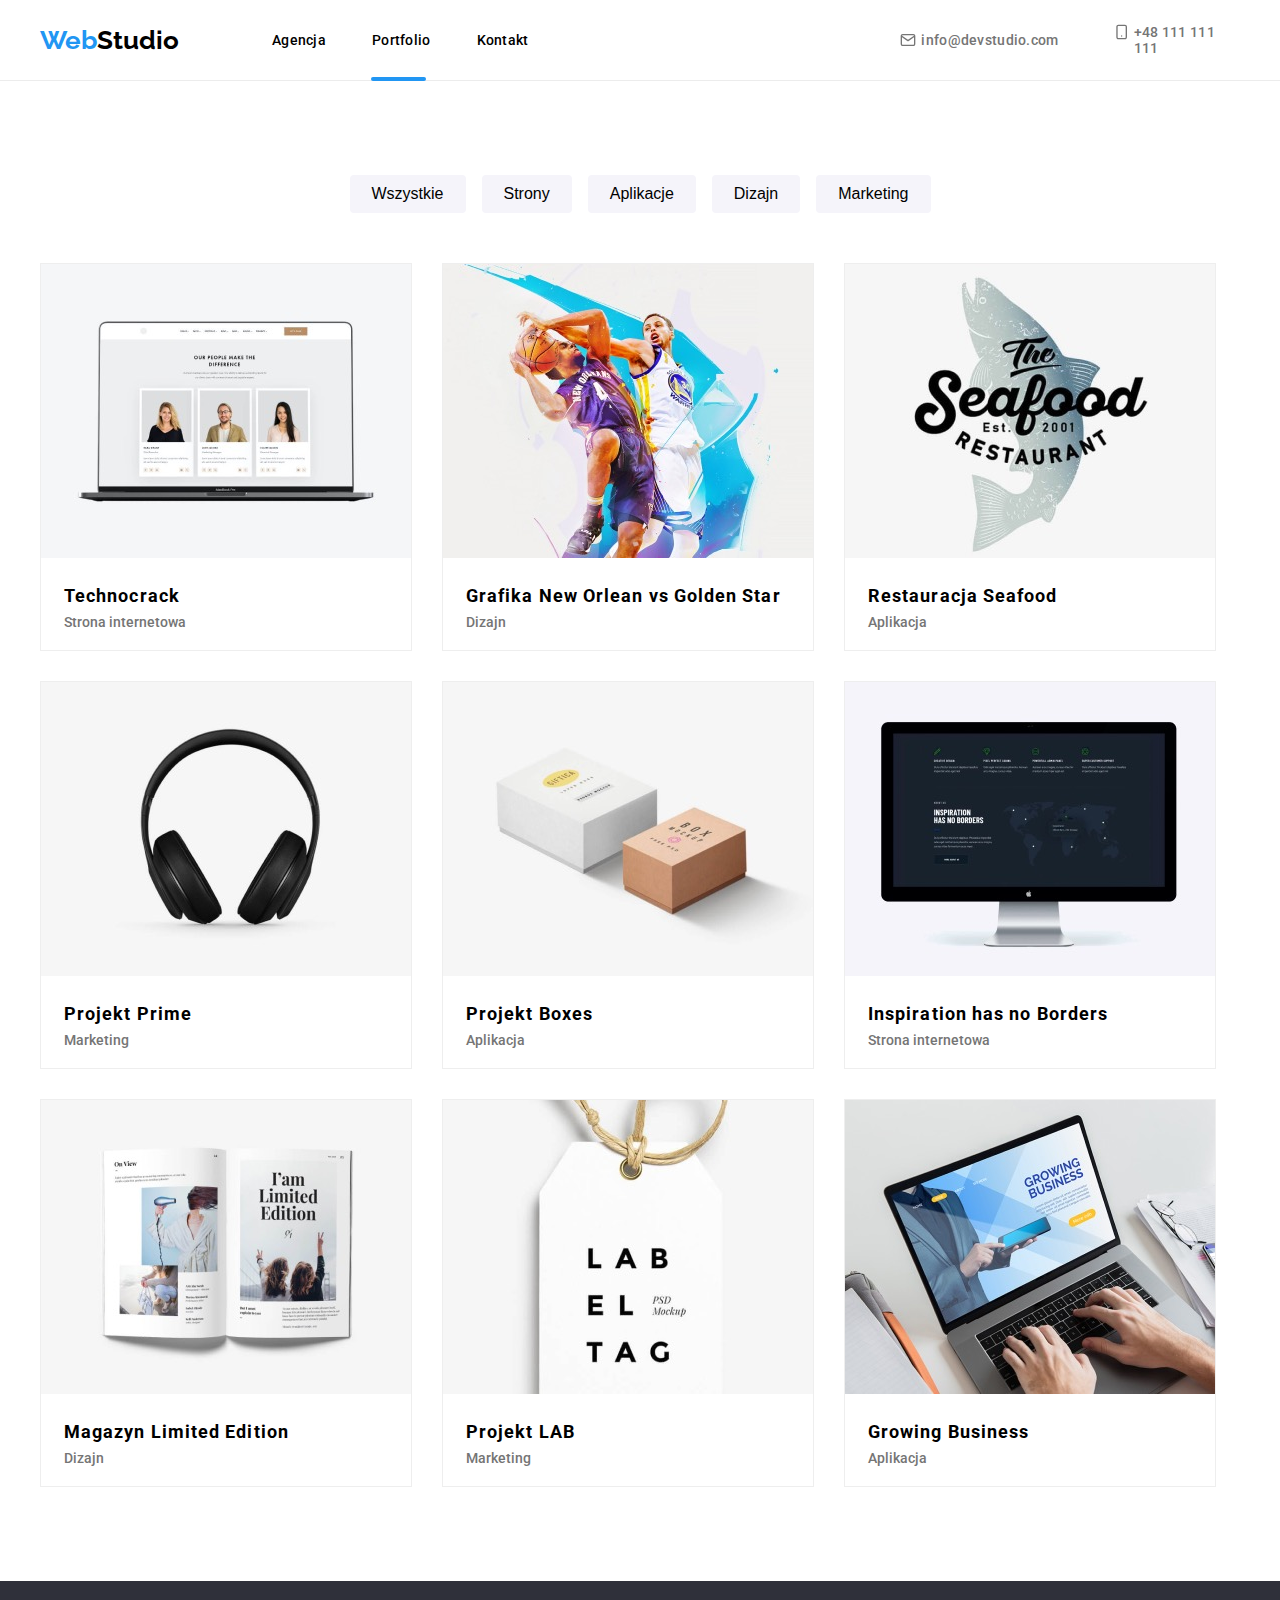
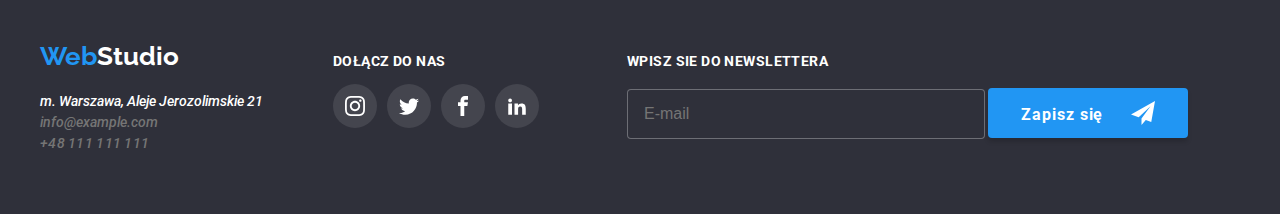
==== portfolio.html @ 14d35a89 "New repo" ====
<!DOCTYPE html>
<html lang="en">
  <head>
    <meta charset="UTF-8" />
    <meta http-equiv="X-UA-Compatible" content="IE=edge" />
    <meta name="viewport" content="width=device-width, initial-scale=1.0" />
    <link rel="stylesheet" href="style/main.css" />
    <link rel="preconnect" href="https://fonts.googleapis.com" />
    <link rel="preconnect" href="https://fonts.gstatic.com" crossorigin />
    <link
      href="https://fonts.googleapis.com/css2?family=Raleway:wght@700&family=Roboto:wght@400;500;700;900&display=swap"
      rel="stylesheet"
    />
    <title>Portfolio</title>
  </head>
  <body>
    <header class="header">
      <div class="container">
        <div class="first_div">
          <a class="logo" href="./index.html"
            ><span class="logo__first-color">Web</span>Studio</a
          >
          <nav class="menu">
            <ul class="navigation">
              <li class="navigation__item ">
                <a class="navigation__name" href="./index.html">Agencja</a>
              </li>
              <li class="navigation__item navigation__item-portfolio">
                <a class="navigation__name" href="./portfolio.html">Portfolio</a>
              </li>
              <li class="navigation__item">
                <a class="navigation__name" href="./Kontakt">Kontakt</a>
              </li>
            </ul>
          </nav>
          <ul class="second-navigation">
            <li class="second-navigation__item
            second-navigation__item-mail">
              <a class="second-navigation__name" href="mailto:info@devstudio.com"
                ><svg class="second-navigation__icon">
                  <use href="./images/icons.svg#icon-mail"></use>
                </svg>
                info@devstudio.com</a
              >
            </li>
            <li class="second-navigation__item">
              <a class="second-navigation__name
              second-navigation__name-tel" href="tel:+48111111111"
                ><svg class="second-navigation__icon">
                  <use href="./images/icons.svg#icon-telephone"></use>
                </svg>
                +48 111 111 111</a
              >
            </li>
          </ul>
        </div>
      </div>
    </header>
    <main class="contents">
      <nav class="buttons">
        <div class="buttons__container">
          <ul class="buttons__list">
            <li class="buttons__all">
              <button class="button" type="button">Wszystkie</button>
            </li>
            <li class="buttons__pages">
              <button class="button" type="button">Strony</button>
            </li>
            <li class="buttons__aplications">
              <button class="button" type="button">Aplikacje</button>
            </li>
            <li class="buttons__design">
              <button class="button" type="button">Dizajn</button>
            </li>
            <li class="buttons__marketing">
              <button class="button" type="button">Marketing</button>
            </li>
          </ul>
        </div>
      </nav>
      <div class="portfolio container">
        <ul class="portfolio__list">
          <li>
            <figure class="portfolio__box">
              <div class="portfolio__parent">
                <div class="portfolio__bg">
                  <p>Technocrack jest popularną platformą wykorzystywaną do rozpowszechniania koronawirusa. Firmy wykorzystują tę platformę do celów szpiegowskich i ataków na niezabezpieczone serwery konkurencji</p>
                </div>
                <img src="./images/image10.jpg" alt="laptop" /> 
              </div>
              <figcaption class="portfolio__caption">
                <p class="portfolio__designation">Technocrack</p>
                <p class="section">Strona internetowa</p>
              </figcaption>
            </figure>
          </li>
          <li>
            <figure class="portfolio__box">
              <div class="portfolio__parent">
                <div class="portfolio__bg">
                  <p>Technocrack jest popularną platformą wykorzystywaną do rozpowszechniania koronawirusa. Firmy wykorzystują tę platformę do celów szpiegowskich i ataków na niezabezpieczone serwery konkurencji</p>
                </div>
              <img src="./images/image11.jpg" alt="basketball match" />
              
              </div>
              <figcaption class="portfolio__caption">
                <p class="portfolio__designation">Grafika New Orlean vs Golden Star</p>
                <p class="section">Dizajn</p>
              </figcaption>
            </figure>
          </li>
          <li>
            <figure class="portfolio__box">
              <div class="portfolio__parent">
                <div class="portfolio__bg">
                  <p>Technocrack jest popularną platformą wykorzystywaną do rozpowszechniania koronawirusa. Firmy wykorzystują tę platformę do celów szpiegowskich i ataków na niezabezpieczone serwery konkurencji</p>
                </div>
                <img src="./images/image12.jpg" alt="logo restaurant" />
              
              </div>
              <figcaption class="portfolio__caption">
                <p class="portfolio__designation">Restauracja Seafood</p>
                <p class="section">Aplikacja</p>
              </figcaption>
            </figure>
          </li>
          <li>
            <figure class="portfolio__box">
              <div class="portfolio__parent">
                <div class="portfolio__bg">
                  <p>Technocrack jest popularną platformą wykorzystywaną do rozpowszechniania koronawirusa. Firmy wykorzystują tę platformę do celów szpiegowskich i ataków na niezabezpieczone serwery konkurencji</p>
                </div>
                <img src="./images/image13.jpg" alt="headphones" />
              
              </div>
              <figcaption class="portfolio__caption">
                <p class="portfolio__designation">Projekt Prime</p>
                <p class="section">Marketing</p>
              </figcaption>
            </figure>
          </li>
          <li>
            <figure class="portfolio__box">
              <div class="portfolio__parent">
                <div class="portfolio__bg">
                  <p>Technocrack jest popularną platformą wykorzystywaną do rozpowszechniania koronawirusa. Firmy wykorzystują tę platformę do celów szpiegowskich i ataków na niezabezpieczone serwery konkurencji</p>
                </div>
                <img src="./images/image14.jpg" alt="boxes" />
             
              </div>
              <figcaption class="portfolio__caption">
                <p class="portfolio__designation">Projekt Boxes</p>
                <p class="section">Aplikacja</p>
              </figcaption>
            </figure>
          </li>
          <li>
            <figure class="portfolio__box">
              <div class="portfolio__parent">
                <div class="portfolio__bg">
                  <p>Technocrack jest popularną platformą wykorzystywaną do rozpowszechniania koronawirusa. Firmy wykorzystują tę platformę do celów szpiegowskich i ataków na niezabezpieczone serwery konkurencji</p>
                </div>
                <img src="./images/image15.jpg" alt="screen" />
              
              </div>
              <figcaption class="portfolio__caption">
                <p class="portfolio__designation">Inspiration has no Borders</p>
                <p class="section">Strona internetowa</p>
              </figcaption>
            </figure>
          </li>
          <li>
            <figure class="portfolio__box">
              <div class="portfolio__parent">
                <div class="portfolio__bg">
                  <p>Technocrack jest popularną platformą wykorzystywaną do rozpowszechniania koronawirusa. Firmy wykorzystują tę platformę do celów szpiegowskich i ataków na niezabezpieczone serwery konkurencji</p>
                </div>
               <img src="./images/image16.jpg" alt="book" />
             
              </div>
              <figcaption class="portfolio__caption">
                <p class="portfolio__designation">Magazyn Limited Edition</p>
                <p class="section">Dizajn</p>
              </figcaption>
            </figure>
          </li>
          <li>
            <figure class="portfolio__box">
              <div class="portfolio__parent">
                <div class="portfolio__bg">
                  <p>Technocrack jest popularną platformą wykorzystywaną do rozpowszechniania koronawirusa. Firmy wykorzystują tę platformę do celów szpiegowskich i ataków na niezabezpieczone serwery konkurencji</p>
                </div>
                <img src="./images/image17.jpg" alt="labeltag" />
              
              </div>
              <figcaption class="portfolio__caption">
                <p class="portfolio__designation">Projekt LAB</p>
                <p class="section">Marketing</p>
              </figcaption>
            </figure>
          </li>
          <li>
            <figure class="portfolio__box">
              <div class="portfolio__parent">
                <div class="portfolio__bg">
                  <p>Technocrack jest popularną platformą wykorzystywaną do rozpowszechniania koronawirusa. Firmy wykorzystują tę platformę do celów szpiegowskich i ataków na niezabezpieczone serwery konkurencji</p>
                </div>
                <img src="./images/image18.jpg" alt="writter" />
              
              </div>
              <figcaption class="portfolio__caption">
                <p class="portfolio__designation">Growing Business</p>
                <p class="section">Aplikacja</p>
              </figcaption>
            </figure>
          </li>
        </ul>
      </div>
    </main>
    <footer class="footer">
      <div class="container">
        <div class="footer__wrap">
          <div class="footer_container">
            <a class="footer__logo" href="/"
              ><span class="footer__color">Web</span>Studio</a
            >
            <address class="address">
              <p class="address__street">m. Warszawa, Aleje Jerozolimskie 21</p>
              <a class="address__mail" href="mailto:info@example.com"
                >info@example.com</a
              >
              <br />
              <a class="address__telephone" href="tel:+48111111111"> +48 111 111 111</a>
            </address>
          </div>
          <div class="join">
            <h4 class="join__header">DOŁĄCZ DO NAS</h4>
            <ul class="join__icon">
              <li>
                <div class="join__media">
                  <svg class="join__svg">
                    <use href="./images/icons.svg#icon-instagram"></use>
                  </svg>
                </div>
              </li>
              <li>
                <div class="join__media">
                  <svg class="join__svg">
                    <use href="./images/icons.svg#icon-twitter"></use>
                  </svg>
                </div>
              </li>
              <li>
                <div class="join__media">
                  <svg class="join__svg">
                    <use href="./images/icons.svg#icon-facebook"></use>
                  </svg>
                </div>
              </li>
              <li>
                <div class="join__media">
                  <svg class="join__svg">
                    <use href="./images/icons.svg#icon-linkedin"></use>
                  </svg>
                </div>
              </li>
            </ul>
          </div>
          <div class="newsletter">
            <h4 class="newsletter__header">WPISZ SIE DO NEWSLETTERA</h4>
            <ul class="newsletter__list">
              <li>
                <label class="newsletter__label">
                  <input
                    class="newsletter__email"
                    type="email"
                    name="mail"
                    placeholder="E-mail"
                  />
                </label>
                <li>
                  <button type="submit" class="newsletter__button">
                
                    <svg class="newsletter__svg">
                      <use
                        class="newsletter__send"
                        href="./images/icons.svg#icon-send"
                      ></use>
                    </svg>
                  </button>
                </li>
              </li>
            </ul>
          </div>
        </div>
      </div>
    </footer>
  </body>
</html>
---- style/main.css ----
@charset "UTF-8";
* {
  list-style: none;
  text-decoration: none;
  box-sizing: border-box;
  margin: 0;
  padding: 0;
}

.header {
  border-bottom: 1px solid #ececec;
}

.first_div {
  display: flex;
  align-items: center;
  height: 80px;
}

.logo {
  text-decoration: none;
  font-size: 26px;
  font-weight: 700;
  font-family: "raleway";
  color: black;
}
.logo__first-color {
  color: #2196f3;
}

.menu {
  margin-left: 93px;
}

.navigation {
  display: flex;
  list-style: none;
}
.navigation__item {
  display: flex;
  justify-content: center;
  align-items: center;
}
.navigation__item-main::after {
  content: "";
  width: 54px;
  height: 4px;
  border-radius: 2px;
  background: #2196f3;
  position: absolute;
  top: 77px;
  left: 231px;
}
.navigation__item-portfolio::after {
  content: "";
  width: 55px;
  height: 4px;
  border-radius: 2px;
  background: #2196f3;
  position: absolute;
  top: 77px;
  left: 331px;
}
.navigation__name {
  font-size: 14px;
  letter-spacing: 0.02em;
  text-decoration: none;
  color: #000;
  background-color: #fff;
  margin-right: 46px;
}

.second-navigation {
  justify-content: flex-end;
  display: flex;
  padding: 0;
  text-decoration: none;
  color: #000;
  background-color: #fff;
}
.second-navigation__item {
  display: flex;
  justify-content: center;
  align-items: center;
}
.second-navigation__item-mail {
  margin-left: 321px;
}
.second-navigation__name {
  color: #757575;
  letter-spacing: 0.02em;
  margin-right: 50px;
  display: flex;
}
.second-navigation .second-navigation__name-tel {
  margin-right: 0;
}
.second-navigation__icon {
  width: 26px;
  height: 16px;
  fill: #757575;
  margin: 0%;
}

.second-navigation__name:hover > svg {
  color: #2196f3;
  fill: #2196f3;
}

.first_div a:hover {
  color: #2196f3;
}

.service {
  background: linear-gradient(to right, rgba(47, 48, 58, 0.4) 100%, rgba(47, 48, 58, 0.4) 100%), url(../images/meeting.jpg);
}
.service__box {
  top: 80px;
  display: block;
  text-align: center;
  justify-content: center;
  padding-top: 200px;
  padding-bottom: 200px;
}
.service__description {
  width: 696px;
  margin: 0 auto;
  color: white;
  font-weight: 900;
  font-size: 44px;
  letter-spacing: 6px;
}
.service__button {
  box-shadow: 0px 4px 4px 0px rgba(0, 0, 0, 0.15);
  background: #2196f3;
  cursor: pointer;
  border-radius: 4px;
  border-style: none;
  margin-top: 30px;
  width: 200px;
  height: 50px;
  font-family: Roboto;
  font-size: 16px;
  font-weight: 700;
  line-height: 30px;
  letter-spacing: 0.06em;
  text-align: center;
  color: white;
}

.solutions__list {
  display: flex;
  justify-content: center;
}
.solutions__header {
  font-size: 14px;
  font-weight: 700;
  line-height: 16.41px;
  letter-spacing: 3%;
  margin-bottom: 10px;
}
.solutions__description {
  font-weight: 400;
  line-height: 24px;
  letter-spacing: 3%;
  text-align: left;
  color: #757575;
}
.solutions__box {
  margin: 94px 15px;
  max-width: 270px;
  padding: 0, 15px;
}
.solutions__icon {
  width: 270px;
  height: 120px;
  padding: 25px 100px;
  border-radius: 4px;
  background: #f5f4fa;
  margin-bottom: 30px;
}

.how__header {
  font-family: "Roboto";
  font-size: 36px;
  font-weight: 700;
  line-height: 42px;
  letter-spacing: 0.03em;
  justify-content: center;
  text-align: center;
  padding: 94px 0 50px 0;
}
.how__list {
  display: flex;
  justify-content: center;
  padding: 0;
  margin: 0;
}
.how__item {
  width: 370px;
  height: 294px;
  justify-content: center;
  margin: 0 15px;
  margin-bottom: 94px;
  position: relative;
}
.how__bg {
  position: absolute;
  top: 224px;
  width: 370px;
  padding: 27px 0;
  text-align: center;
  font-weight: 700;
  letter-spacing: 0.03em;
  color: white;
  background: rgba(47, 48, 58, 0.8);
}

.team {
  background-color: #f5f4fa;
}
.team__header {
  font-family: "Roboto";
  font-size: 36px;
  font-weight: 700;
  line-height: 42px;
  letter-spacing: 0.03em;
  justify-content: center;
  text-align: center;
  padding: 94px 0 50px 0;
}
.team__list {
  display: flex;
  justify-content: center;
}
.team__box {
  margin: 0 15px;
}
.team__image {
  background-color: white;
  border-radius: 4px;
  box-shadow: 0px 2px 1px 0px rgba(0, 0, 0, 0.2), 0px 1px 1px 0px rgba(0, 0, 0, 0.14), 0px 1px 3px 0px rgba(0, 0, 0, 0.12);
  width: 270px;
  height: 428px;
  margin-bottom: 94px;
}

.box {
  margin-top: 30px;
  margin-bottom: 30px;
}
.box__name {
  font-family: "Roboto";
  font-size: 16px;
  font-weight: 500;
  line-height: 19px;
  letter-spacing: 0.03em;
  text-align: center;
  margin-bottom: 10px;
}
.box__description {
  font-family: "Roboto";
  font-size: 16px;
  font-weight: 400;
  line-height: 19px;
  letter-spacing: 0.03em;
  text-align: center;
  color: #757575;
}
.box__icon {
  display: flex;
  justify-content: center;
  list-style: none;
  margin-top: 16px;
}
.box__list {
  margin: 16px 5px 30px 5px;
}
.box__svg {
  width: 44px;
  height: 44px;
  padding: 12px;
  fill: #afb1b8;
}
.box__link {
  width: 44px;
  height: 44px;
  background-color: rgba(255, 255, 255, 0.1019607843);
  border-radius: 50%;
  margin-right: 10px;
}

.clients__header {
  font-family: "Roboto";
  font-size: 36px;
  font-weight: 700;
  line-height: 42px;
  letter-spacing: 0.03em;
  justify-content: center;
  text-align: center;
  padding: 94px 0 50px 0;
}
.clients__list {
  list-style: none;
  display: flex;
  justify-content: center;
}
.clients__image {
  margin: 0 15px 94px 15px;
}
.clients__svg {
  width: 170px;
  height: 92px;
  border: 1px solid #afb1b8;
  border-radius: 4px;
  padding: 16px 32px;
  fill: #afb1b8;
}
.clients__svg:hover {
  color: #2196f3;
  fill: #2196f3;
  border: 1px solid #2196f3;
  cursor: pointer;
  transition-duration: 250ms;
  transition-timing-function: cubic-bezier(0.4, 0, 0.2, 1);
}

.footer {
  background-color: #2f303a;
  padding: 60px 0;
  display: flex;
  justify-content: center;
}
.footer__container {
  display: flex;
}
.footer__logo {
  text-decoration: none;
  font-size: 26px;
  font-weight: 700;
  font-family: "raleway";
  color: black;
  color: white;
}
.footer__color {
  color: #2196f3;
}
.footer__wrap {
  display: flex;
}

.address {
  margin-top: 20px;
  line-height: 1.5;
}
.address__street {
  color: #fff;
}
.address__mail {
  color: #757575;
}
.address__telephone {
  color: #757575;
  letter-spacing: 0.02em;
  display: flex;
}

.join {
  margin-left: 70px;
  color: #fff;
}
.join__header {
  font-size: 14px;
  font-weight: 700;
  line-height: 16px;
  letter-spacing: 0.03em;
  text-align: left;
  color: #fff;
  margin-top: 12px;
}
.join__icon {
  display: flex;
  list-style: none;
  margin-top: 15px;
}
.join__svg {
  width: 44px;
  height: 44px;
  padding-top: 12px;
  padding-bottom: 12px;
}
.join__media {
  width: 44px;
  height: 44px;
  background-color: rgba(255, 255, 255, 0.1019607843);
  border-radius: 50%;
  margin-right: 10px;
  fill: white;
}
.join__media:hover {
  background-color: #2196f3;
  border-radius: 50%;
  cursor: pointer;
  transition-duration: 250ms;
  transition-timing-function: cubic-bezier(0.4, 0, 0.2, 1);
}

.newsletter {
  margin-left: 78px;
  margin-right: 12px;
}
.newsletter__header {
  font-family: "Roboto";
  font-size: 14px;
  font-weight: 700;
  line-height: 16px;
  letter-spacing: 0.03em;
  text-align: left;
  color: #fff;
  position: relative;
  top: 12px;
}
.newsletter__list {
  display: inline-block;
}
.newsletter__list li {
  display: inline;
  position: relative;
  top: 30px;
}
.newsletter__email {
  height: 50px;
  width: 358px;
  background-color: #2f303a;
  border: 1px solid rgba(255, 255, 255, 0.3);
  padding-left: 16px;
  border-radius: 4px;
  font-size: medium;
  position: relative;
  top: -1px;
  outline: none;
  color: var(--inative);
}
.newsletter__button {
  height: 50px;
  width: 200px;
  background-color: #2196f3;
  border-style: none;
  border-radius: 4px;
  box-shadow: 0px 4px 4px 0px rgba(0, 0, 0, 0.1490196078);
  margin-top: 1px;
}
.newsletter__button:before {
  content: "Zapisz się";
  height: 30px;
  display: inline-block;
  position: relative;
  font-size: 16px;
  font-family: Roboto;
  font-weight: 700;
  line-height: 30px;
  letter-spacing: 0.06em;
  text-align: center;
  color: white;
}
.newsletter__svg {
  height: 24px;
  width: 24px;
  top: 5px;
  position: relative;
  margin-left: 24px;
}

.backdrop {
  position: fixed;
  top: 0;
  left: 0;
  width: 100%;
  height: 100%;
  background-color: rgba(0, 0, 0, 0.9);
}

.is-hidden {
  opacity: 0;
  visibility: hidden;
  pointer-events: none;
}

.modal {
  width: 528px;
  height: 581px;
  background: white;
  position: absolute;
  top: 50%;
  left: 50%;
  transform: translate(-50%, -50%);
  border: solid 1px grey;
  border-radius: 4px;
  padding: 40px;
}
.modal__button {
  position: absolute;
  top: 8px;
  right: 8px;
  height: 30px;
  width: 30px;
  border: rgba(0, 0, 0, 0.1019607843) solid 1px;
  border-radius: 50%;
  padding: 6px;
  cursor: pointer;
  background: white;
}
.modal__x {
  position: relative;
  width: 16px;
  height: 16px;
  fill: #000;
  margin: 0%;
}
.modal__header {
  font-family: Roboto;
  font-size: 20px;
  font-weight: 700;
  line-height: 23px;
  letter-spacing: 0.03em;
  text-align: center;
}

.form {
  padding-top: 12px;
  position: relative;
  text-align: center;
  justify-content: center;
}
.form__name {
  font-family: Roboto;
  font-size: 12px;
  font-weight: 400;
  line-height: 14px;
  letter-spacing: 0.01em;
  text-align: left;
  color: #757575;
}
.form__box {
  z-index: 1;
}
.form__box:hover > .form__svg {
  fill: #2196f3;
  transition-duration: 250ms;
  transition-timing-function: cubic-bezier(0.4, 0, 0.2, 1);
}
.form__svg {
  position: absolute;
  top: 40px;
  left: 11px;
  height: 20px;
  width: 20px;
  z-index: 2;
}
.form__svg-mail {
  top: 176px;
  margin: auto;
  height: 18px;
  width: 18px;
  left: 12px;
}
.form__svg-telephone {
  top: 110px;
  left: 13px;
  height: 16px;
  width: 16px;
}
.form__label {
  position: relative;
  margin-bottom: 10px;
  margin-top: 4px;
  border-radius: 4px;
  position: relative;
  width: 448px;
  height: 40px;
  font-size: large;
  padding-left: 42px;
  display: flex;
  border: 1px solid rgba(33, 33, 33, 0.2);
}
.form__label:not(:placeholder-shown):valid {
  border-color: rgba(33, 33, 33, 0.2);
}
.form__label:not(:placeholder-shown):invalid {
  border-color: red;
}
.form__label:focus {
  border: #2196f3 1px solid;
  padding-left: 20px;
  outline: none;
  padding-left: 42px;
  transition-duration: 250ms;
  transition-timing-function: cubic-bezier(0.4, 0, 0.2, 1);
}
.form__label-commentary:focus {
  border: #2196f3 1px solid;
  transition-duration: 250ms;
  outline: none;
  transition-timing-function: cubic-bezier(0.4, 0, 0.2, 1);
}
.form__label-commentary {
  margin-top: 4px;
  padding: 12px 16px;
  outline: none;
  position: relative;
  width: 448px;
  height: 120px;
  border-color: rgba(33, 33, 33, 0.2);
}
.form__checkbox-modal {
  display: flex;
  margin-top: 20px;
  margin-bottom: 30px;
  justify-content: center;
}
.form__checkbox-label {
  margin-right: 7px;
  border: 1px solid black;
  height: 14px;
  width: 15px;
  border-radius: 2px;
  appearance: none;
  margin-top: 5px;
}
.form__checkbox-label:checked + .form__checkbox-svg {
  z-index: 1;
  visibility: visible;
  height: 16px;
  width: 15px;
}
.form__checkbox-svg {
  visibility: hidden;
  margin-top: 4px;
  margin-right: 1px;
  height: 20px;
  width: 20px;
  z-index: 2;
  position: absolute;
  left: 15px;
}
.form__checkbox-label:checked {
  border: none;
  height: 16px;
  width: 16px;
  z-index: 2;
}
.form__checkbox-statement {
  font-family: Roboto;
  font-size: 14px;
  font-weight: 400;
  line-height: 24px;
  letter-spacing: 0.03em;
  text-align: left;
  color: #757575;
}
.form a {
  color: #2196f3;
  text-decoration-line: underline;
}
.form__submit {
  width: 200px;
  height: 50px;
  margin: 0 124px;
  background-color: #2196f3;
  color: white;
  box-shadow: 0px 4px 4px rgba(0, 0, 0, 0.15);
  border-radius: 4px;
  border: none;
  font-family: Roboto;
  font-size: 16px;
  font-weight: 700;
  line-height: 30px;
  letter-spacing: 0.06em;
  text-align: center;
}
.form__submit:hover {
  cursor: pointer;
}

.buttons__list {
  display: flex;
  justify-content: center;
  margin-top: 94px;
  margin-bottom: 50px;
}

.button {
  font-size: 16px;
  background-color: #f5f4fa;
  border-radius: 4px;
  border-style: none;
  font-weight: 500;
  height: 38px;
  text-align: center;
  padding: 6px 22px;
  margin: 0 8px;
}
.button:hover, .button:focus {
  background-color: #2196f3;
  color: white;
  cursor: pointer;
  transition-duration: 250ms;
  transition-timing-function: cubic-bezier(0.4, 0, 0.2, 1);
}

.portfolio__list {
  display: flex;
  gap: 30px;
  flex-wrap: wrap;
  margin-bottom: 94px;
}
.portfolio li:hover {
  box-shadow: 1px 4px 6px 0px rgba(0, 0, 0, 0.1607843137), 0px 4px 4px 0px rgba(0, 0, 0, 0.0588235294), 0px 1px 1px 0px rgba(0, 0, 0, 0.1215686275);
  cursor: pointer;
  transition-duration: 250ms;
  transition-timing-function: cubic-bezier(0.4, 0, 0.2, 1);
  list-style: none;
  text-decoration: none;
  color: black;
}
.portfolio__box {
  width: 372px;
  border: 1px solid #eeeeee;
  position: relative;
}
.portfolio__parent {
  position: relative;
  overflow: hidden;
  height: 294px;
}
.portfolio__bg {
  position: absolute;
  width: 372px;
  height: 294px;
  background: rgba(33, 150, 243, 0.9);
  transform: translateY(101%);
  transition: transform 500ms ease;
}
.portfolio__parent:hover .portfolio__bg {
  transform: translateY(0);
}
.portfolio__bg p {
  padding: 40px;
  font-family: Roboto;
  font-size: 18px;
  font-weight: 400;
  line-height: 28px;
  letter-spacing: 0.03em;
  text-align: left;
  color: white;
}
.portfolio__caption {
  padding: 20px 23px;
}
.portfolio__designation {
  font-family: "Roboto";
  font-size: 18px;
  font-weight: 700;
  line-height: 36px;
  letter-spacing: 0.06em;
  text-align: left;
  font-style: normal;
}

.section {
  color: #757575;
}

body {
  margin: 0;
  padding: 0;
  font-family: "Roboto", sans-serif;
  font-weight: 500;
  font-size: 14px;
  box-sizing: border-box;
}

.container {
  width: 1200px;
  margin: 0 auto;
  position: relative;
}/*# sourceMappingURL=main.css.map */
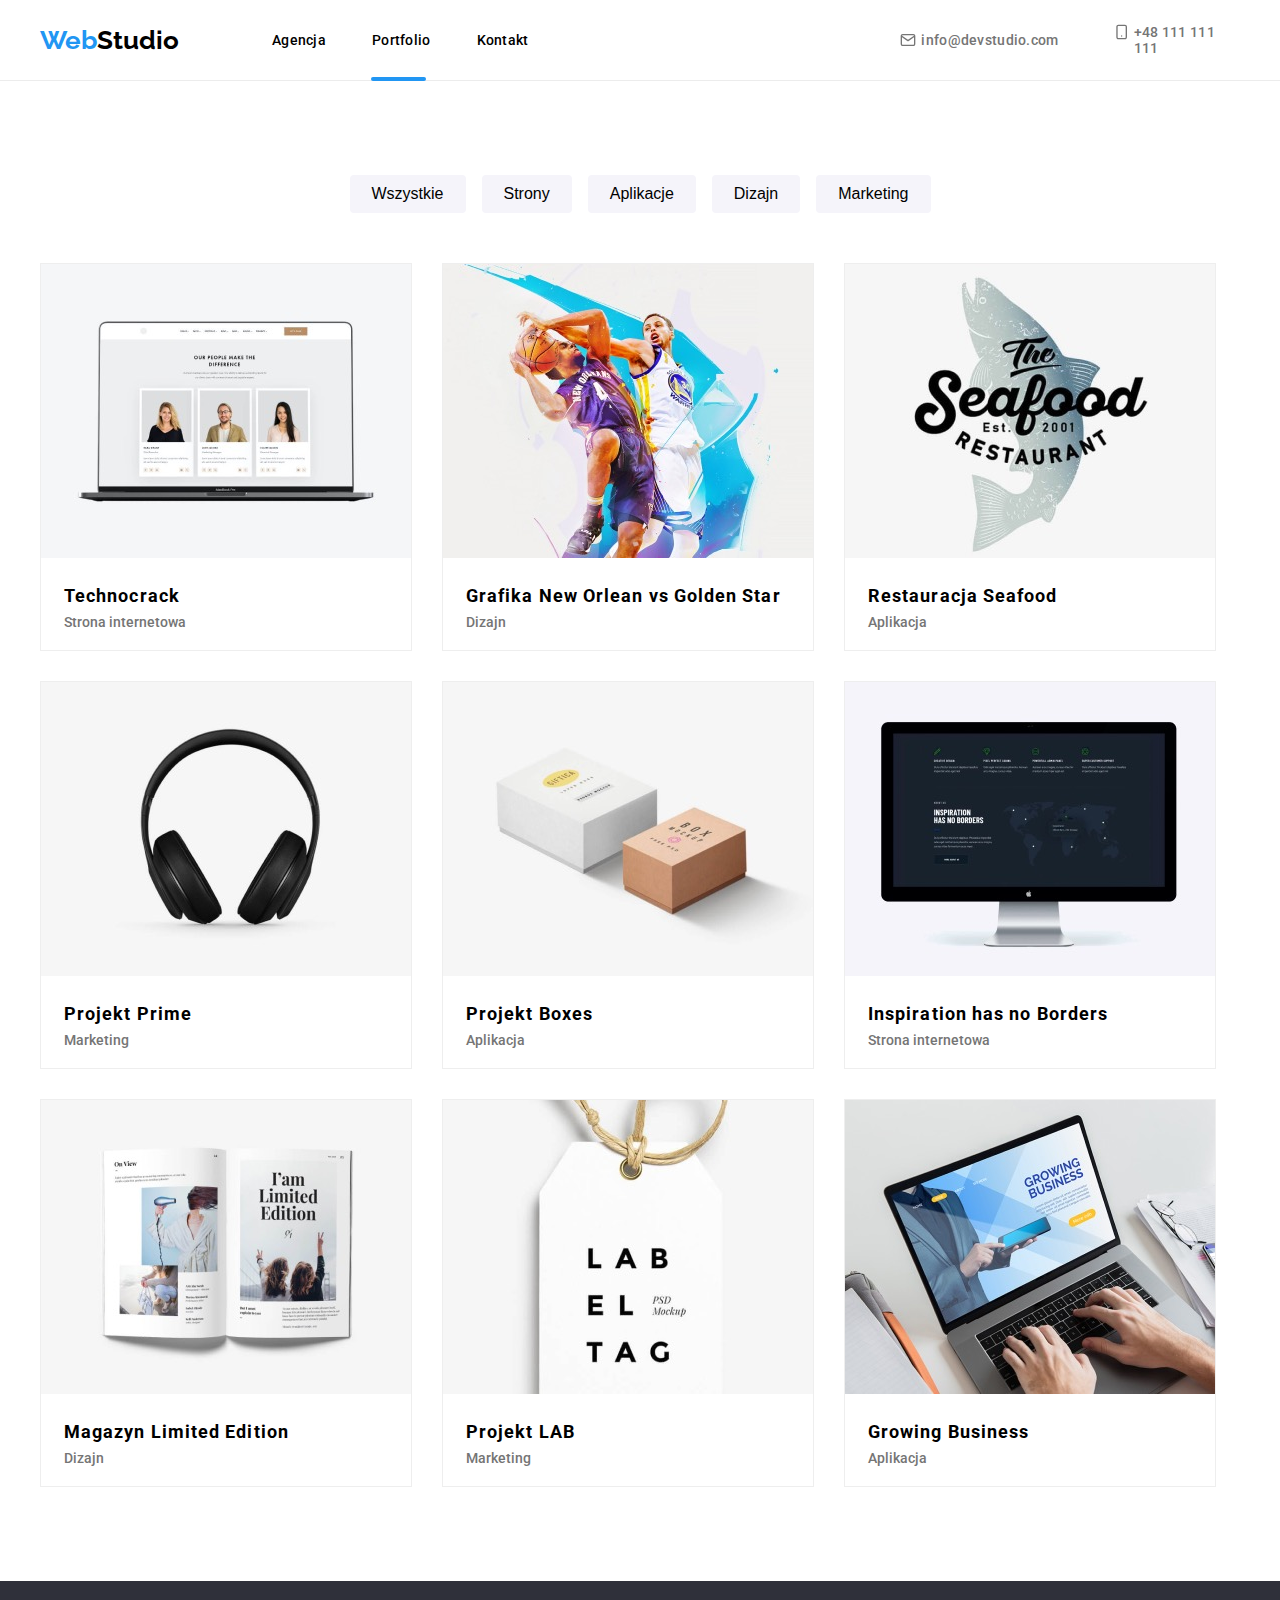
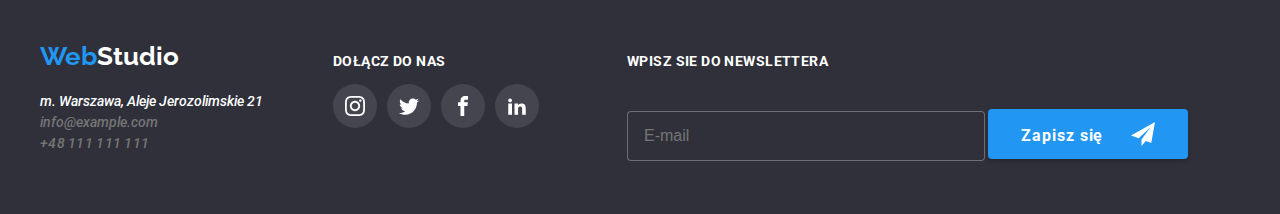
==== commit 1be8ccb5: "commit" ====
--- a/portfolio.html
+++ b/portfolio.html
@@ -22,10 +22,10 @@
           >
           <nav class="menu">
             <ul class="navigation">
-              <li class="navigation__item ">
+              <li class="navigation__item navigation__item--portfolio ">
                 <a class="navigation__name" href="./index.html">Agencja</a>
               </li>
-              <li class="navigation__item navigation__item-portfolio">
+              <li class="navigation__item">
                 <a class="navigation__name" href="./portfolio.html">Portfolio</a>
               </li>
               <li class="navigation__item">
--- a/style/main.css
+++ b/style/main.css
@@ -51,7 +51,7 @@
   top: 77px;
   left: 231px;
 }
-.navigation__item-portfolio::after {
+.navigation__item--portfolio::after {
   content: "";
   width: 55px;
   height: 4px;
@@ -111,6 +111,11 @@
   color: #2196f3;
 }
 
+@media screen and (min-width: 320px) and (max-width: 768px) {
+  .first_div {
+    display: none;
+  }
+}
 .service {
   background: linear-gradient(to right, rgba(47, 48, 58, 0.4) 100%, rgba(47, 48, 58, 0.4) 100%), url(../images/meeting.jpg);
 }
@@ -325,6 +330,50 @@
   transition-timing-function: cubic-bezier(0.4, 0, 0.2, 1);
 }
 
+@media screen and (min-width: 320px) and (max-width: 768px) {
+  .solutions__list {
+    display: grid;
+    justify-content: center;
+  }
+  .solutions__box {
+    margin: 60px 15px;
+    justify-content: center;
+    text-align: center;
+  }
+  .how__list {
+    display: grid;
+    justify-content: center;
+    padding: 0;
+    margin: 0;
+  }
+  .team__list {
+    display: grid;
+    justify-content: center;
+  }
+  .clients__list {
+    display: grid;
+    justify-content: center;
+    grid-template-columns: auto auto;
+  }
+  .service {
+    height: 400px;
+  }
+  .service__description {
+    min-width: 365px;
+    height: 84px;
+    color: white;
+    font-weight: 900;
+    font-size: 26px;
+    letter-spacing: 3px;
+    line-height: 42px;
+    text-align: center;
+  }
+  .service__box {
+    display: inline-block;
+    margin: 118px 0;
+    padding: 0;
+  }
+}
 .footer {
   background-color: #2f303a;
   padding: 60px 0;
@@ -417,8 +466,8 @@
   letter-spacing: 0.03em;
   text-align: left;
   color: #fff;
-  position: relative;
-  top: 12px;
+  position: -webkit-sticky;
+  margin-top: 12px;
 }
 .newsletter__list {
   display: inline-block;
@@ -437,9 +486,9 @@
   border-radius: 4px;
   font-size: medium;
   position: relative;
-  top: -1px;
   outline: none;
   color: var(--inative);
+  margin-top: 12px;
 }
 .newsletter__button {
   height: 50px;
@@ -471,6 +520,49 @@
   margin-left: 24px;
 }
 
+@media screen and (min-width: 320px) and (max-width: 768px) {
+  .footer {
+    justify-content: center;
+    text-align: center;
+    display: none;
+  }
+  .footer__wrap {
+    display: grid;
+    justify-content: center;
+    text-align: center;
+  }
+  .footer__logo {
+    justify-content: center;
+  }
+  .join {
+    text-align: center;
+    justify-content: center;
+    display: grid;
+    margin: 0;
+  }
+  .join__header {
+    text-align: center;
+    margin-top: 60px;
+    margin-bottom: 20px;
+  }
+  .join__icon {
+    margin-top: 0;
+  }
+  .address__telephone {
+    display: grid;
+  }
+  .newsletter {
+    margin: 0;
+  }
+  .newsletter__header {
+    text-align: center;
+    margin-top: 60px;
+    margin-bottom: 5px;
+  }
+  .newsletter__button {
+    margin-top: 20px;
+  }
+}
 .backdrop {
   position: fixed;
   top: 0;
@@ -682,6 +774,30 @@
   cursor: pointer;
 }
 
+@media screen and (min-width: 320px) and (max-width: 768px) {
+  .modal {
+    width: 450px;
+    height: 609px;
+    background: white;
+    position: absolute;
+    top: 50%;
+    left: 50%;
+    transform: translate(-50%, -50%);
+    border: solid 1px grey;
+    border-radius: 4px;
+    padding: 40px;
+  }
+  .form__label {
+    max-width: 100%;
+  }
+  .form__label-commentary {
+    max-width: 100%;
+  }
+  .form__submit {
+    text-align: center;
+    position: relative;
+  }
+}
 .buttons__list {
   display: flex;
   justify-content: center;
@@ -781,7 +897,25 @@
 }
 
 .container {
+  margin: 0 auto;
+  position: relative;
   width: 1200px;
-  margin: 0 auto;
-  position: relative;
+}
+
+@media screen and (min-width: 400px) and (max-width: 768px) {
+  .container {
+    margin: 0 auto;
+    position: relative;
+    min-width: 320px;
+    width: 400px;
+  }
+  .body {
+    margin: 0;
+    padding: 0;
+    font-family: "Roboto", sans-serif;
+    font-weight: 500;
+    font-size: 14px;
+    box-sizing: border-box;
+    width: 768px;
+  }
 }/*# sourceMappingURL=main.css.map */